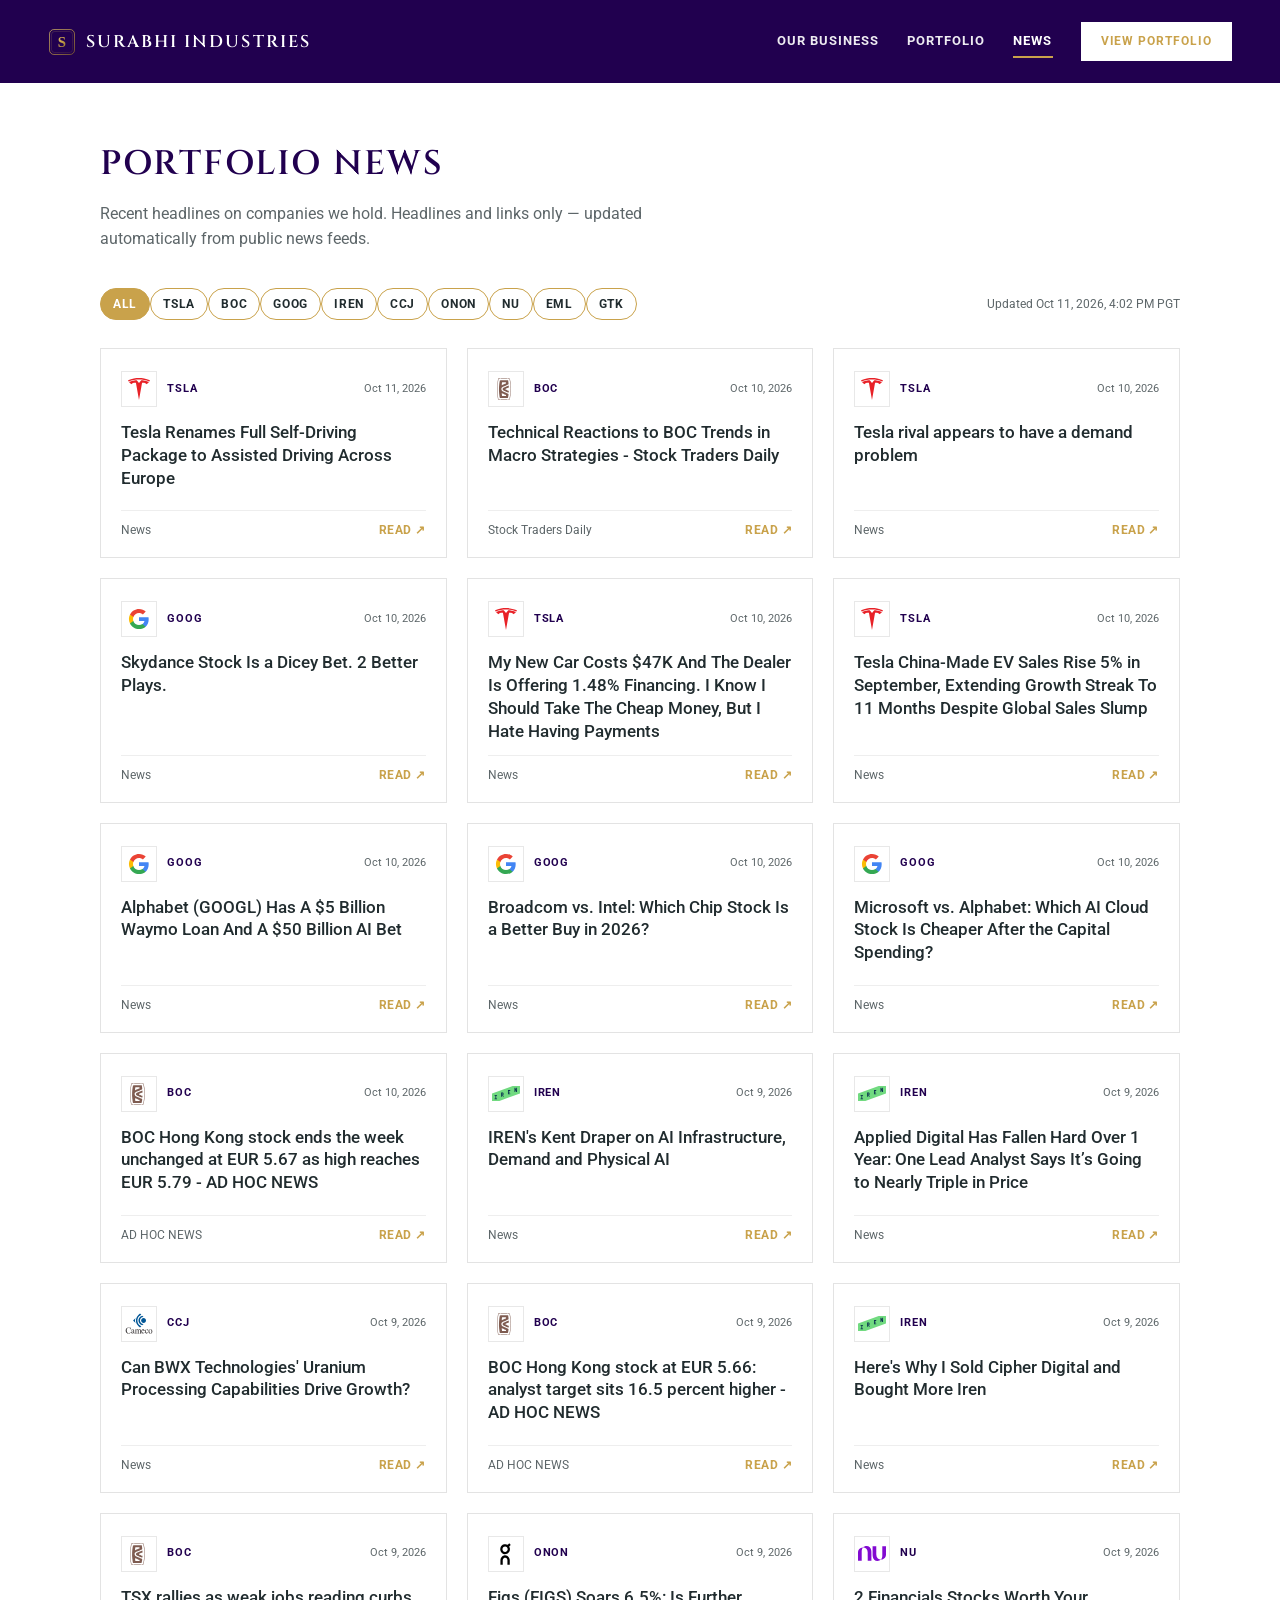
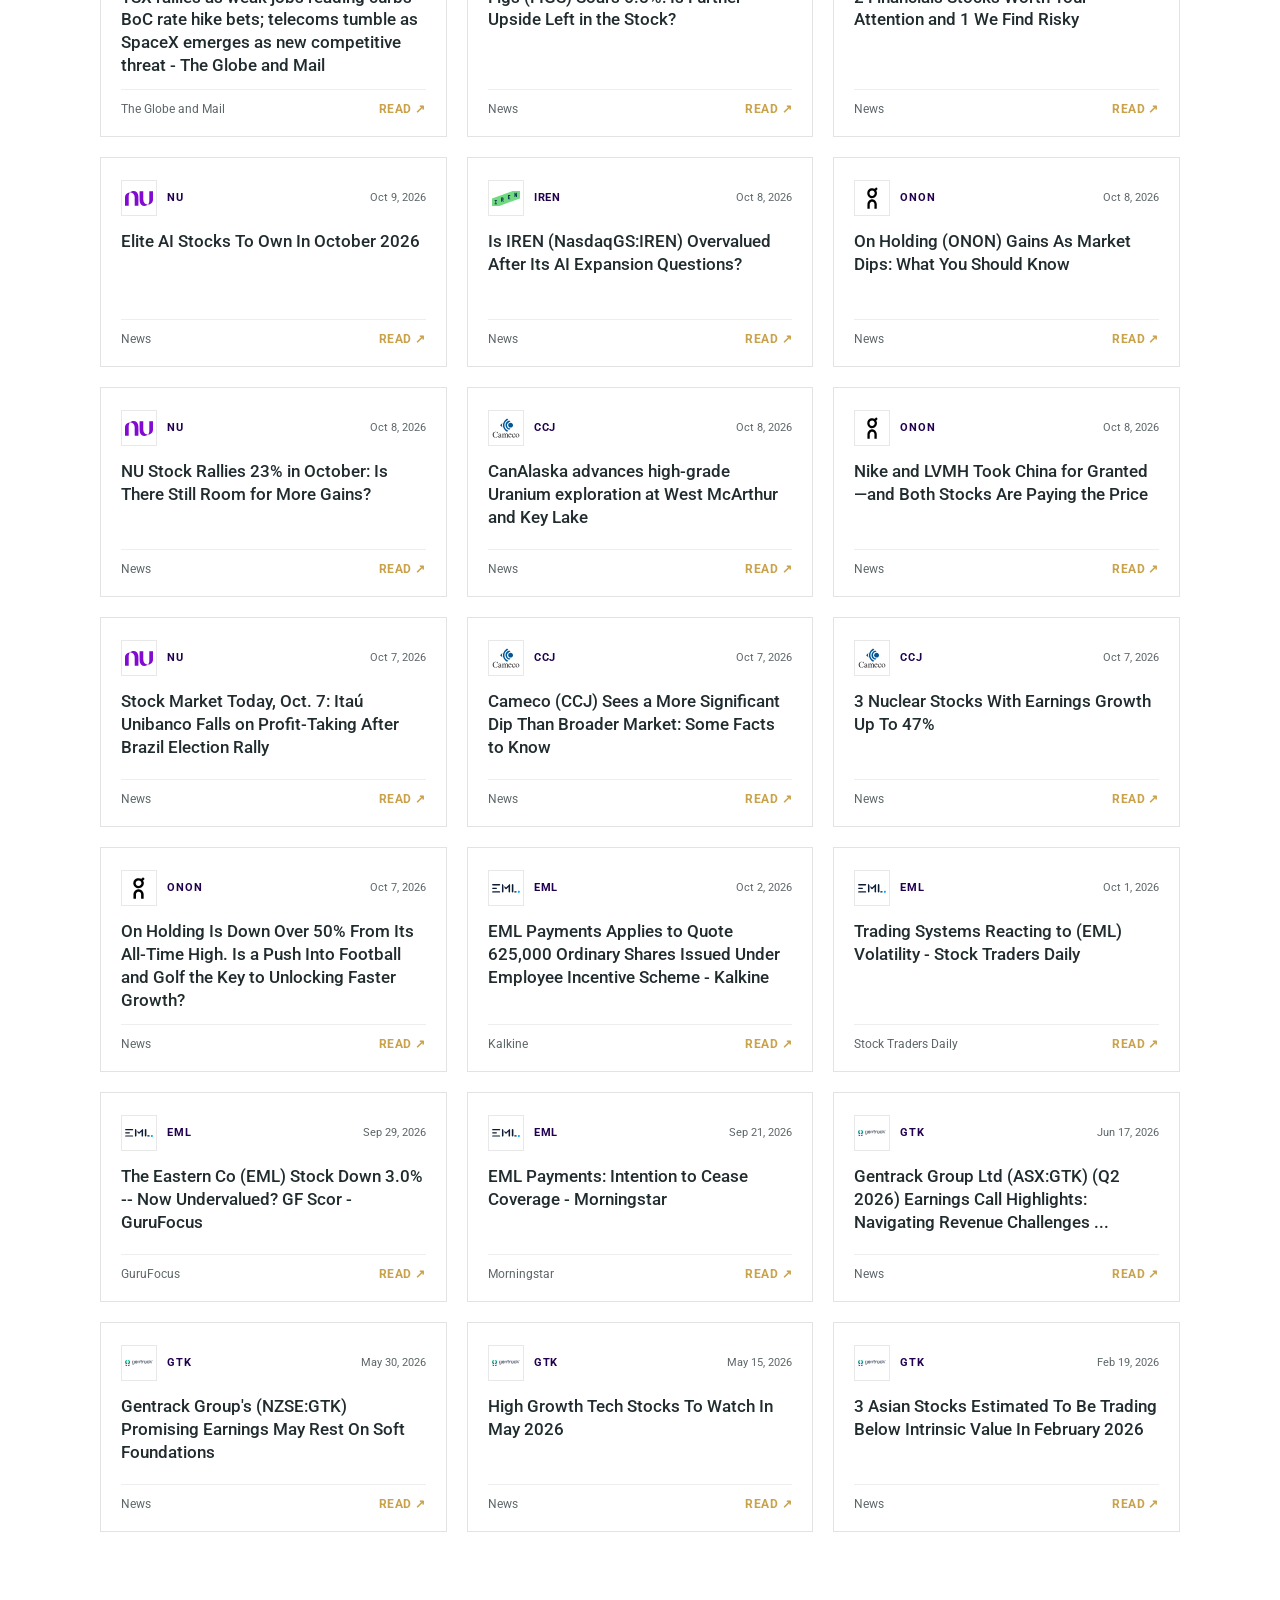
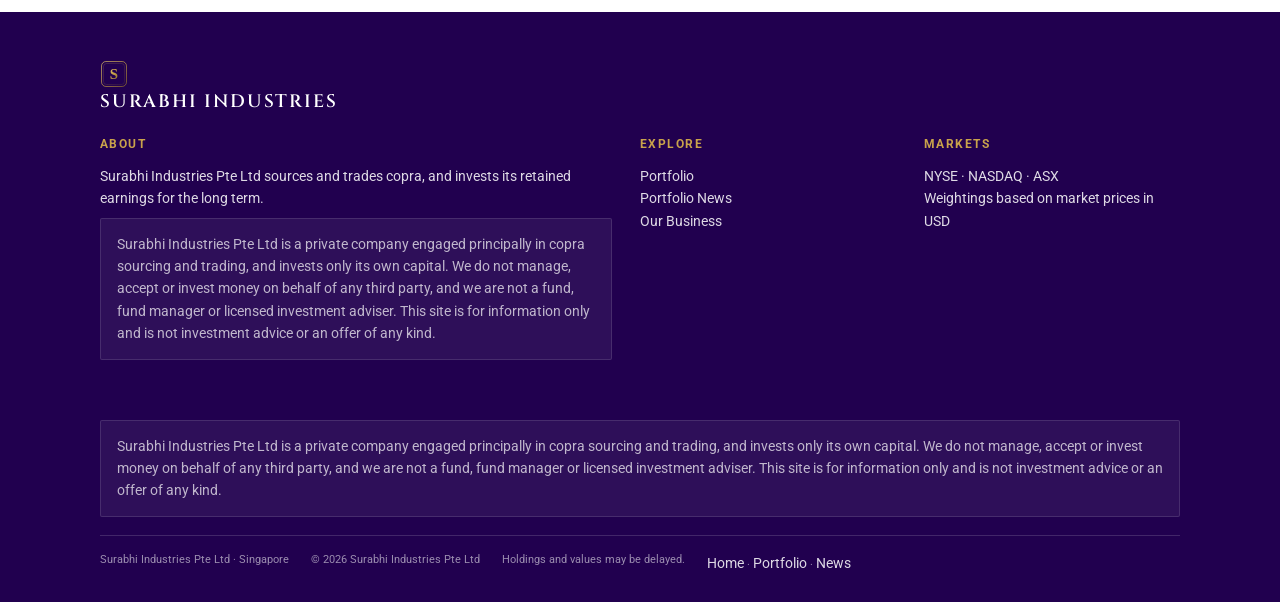
==== news.html @ db5e804e "Surabhi Industries site" ====
<!doctype html>
<html lang="en">
<head>
  <meta charset="utf-8" />
  <meta name="viewport" content="width=device-width, initial-scale=1, viewport-fit=cover" />
  <title>Surabhi Industries | Portfolio News</title>
  <meta name="description" content="Recent headlines on the companies held by Surabhi Industries Pte Ltd." />
  <meta name="theme-color" content="#21004f" />
  <meta property="og:title" content="Surabhi Industries | Portfolio News" />
  <meta property="og:description" content="Patient capital. Long-term conviction." />
  <link rel="apple-touch-icon" href="media/apple-touch-icon.png" />
  <link rel="icon" type="image/png" sizes="32x32" href="media/favicon.png" />
  <link rel="icon" href="media/emblem-s.svg" type="image/svg+xml" />
  <link rel="preconnect" href="https://fonts.googleapis.com" />
  <link rel="preconnect" href="https://fonts.gstatic.com" crossorigin />
  <link href="https://fonts.googleapis.com/css2?family=Cinzel:wght@600&amp;family=Roboto:ital,wght@0,400;0,500;0,700;1,400&amp;display=swap" rel="stylesheet" />
  <link rel="stylesheet" href="home.css?v=20261011-2" />
</head>
<body class="news-page">

<header class="home-header solid">
    <a class="brand" href="index.html"><img class="emblem" src="media/emblem-s.svg" alt="" width="28" height="28"><span>Surabhi Industries</span></a>
    <nav class="home-nav" aria-label="Primary">
      <a href="index.html#business">Our Business</a>
      <a href="portfolio.html">Portfolio</a>
      <a class="on" href="news.html" aria-current="page">News</a>
      <a class="btn-nav" href="portfolio.html">View Portfolio</a>
    </nav>
  </header>

  <main>
  <section class="section" id="insights">
    <div class="section-inner">
      <h1 class="page-title">Portfolio News</h1>
      <p class="lead">Recent headlines on companies we hold. Headlines and links only — updated automatically from public news feeds.</p>
      <div class="news-toolbar">
        <div id="news-filters" aria-label="Filter by company"></div>
        <span class="news-meta" id="news-updated"></span>
      </div>
      <div class="news-grid" id="news-grid">
        <p class="news-empty">Loading headlines…</p>
      </div>
    </div>
  </section>
  </main>

  <footer class="home-footer">
    <div class="home-footer-inner">
      <a class="brand" href="index.html"><img class="emblem" src="media/emblem-s.svg" alt="" width="26" height="26"><span>Surabhi Industries</span></a>
      <div class="home-footer-grid">
        <div>
          <h4>About</h4>
          <p>Surabhi Industries Pte Ltd sources and trades copra, and invests its retained earnings for the long term.</p>
          <p class="legal-disclosure">Surabhi Industries Pte Ltd is a private company engaged principally in copra sourcing and trading, and invests only its own capital. We do not manage, accept or invest money on behalf of any third party, and we are not a fund, fund manager or licensed investment adviser. This site is for information only and is not investment advice or an offer of any kind.</p>
        </div>
        <div>
          <h4>Explore</h4>
          <p><a href="portfolio.html">Portfolio</a></p>
          <p><a href="news.html">Portfolio News</a></p>
          <p><a href="index.html#business">Our Business</a></p>
        </div>
        <div>
          <h4>Markets</h4>
          <p>NYSE · NASDAQ · ASX</p>
          <p>Weightings based on market prices in USD</p>
        </div>
      </div>
      <p class="legal-disclosure foot-disclosure">Surabhi Industries Pte Ltd is a private company engaged principally in copra sourcing and trading, and invests only its own capital. We do not manage, accept or invest money on behalf of any third party, and we are not a fund, fund manager or licensed investment adviser. This site is for information only and is not investment advice or an offer of any kind.</p>
      <div class="home-foot-bar">
        <span>Surabhi Industries Pte Ltd · Singapore</span>
        <span>© 2026 Surabhi Industries Pte Ltd</span>
        <span>Holdings and values may be delayed.</span>
        <span><a href="index.html">Home</a> · <a href="portfolio.html">Portfolio</a> · <a href="news.html">News</a></span>
      </div>
    </div>
  </footer>

  <script src="home.js?v=20261011-2"></script>
</body>
</html>
---- home.css ----
/* Surabhi Industries — home (Temasek-inspired full-bleed video hero). */
:root{
  --ink:#212c2f; --muted:#5d6669; --purple:#21004f; --purple2:#3d1a6e;
  --teal:#C9A24B; --teal-b:#C9A24B; --gold:#C9A24B; --gold-h:#B08A3A; --line:#e3e3e3; --grey:#f5f4f7;
  --font:Roboto, Helvetica, Arial, sans-serif;
  --serif:Cinzel, "Times New Roman", serif;
}
*{box-sizing:border-box;margin:0;padding:0}
html{scroll-behavior:smooth;-webkit-text-size-adjust:100%}
body{font-family:var(--font);color:var(--ink);background:#fff;font-size:16px;line-height:1.5;-webkit-font-smoothing:antialiased}
a{color:inherit;text-decoration:none}
img{display:block;max-width:100%}
video{display:block}

/* —— floating header over hero —— */
.home-header{
  position:absolute;top:0;left:0;right:0;z-index:30;
  display:flex;align-items:center;justify-content:space-between;
  padding:22px 48px;color:#fff;
  background:linear-gradient(180deg, rgba(0,0,0,.35) 0%, rgba(0,0,0,0) 100%);
}
.home-header .brand{
  font-family:var(--serif);font-weight:600;font-size:17px;letter-spacing:.12em;
  color:#fff;text-transform:uppercase;display:inline-flex;align-items:center;gap:10px;
}
.home-header .brand .emblem,.home-footer .brand .emblem{width:28px;height:28px;flex:0 0 auto}
.home-footer .brand{display:inline-flex;align-items:center;gap:10px}
.home-nav{display:flex;align-items:center;gap:28px}
.home-nav a{
  font-size:13px;font-weight:700;letter-spacing:.08em;text-transform:uppercase;
  color:rgba(255,255,255,.92);border-bottom:2px solid transparent;padding:6px 0;
}
.home-nav a:hover,.home-nav a.on{border-bottom-color:var(--teal);color:#fff}
.home-nav a.btn-nav{
  font-size:12px;font-weight:700;letter-spacing:.08em;text-transform:uppercase;
  background:#fff;color:var(--gold);padding:11px 18px;border:2px solid #fff;
  border-bottom:2px solid #fff;white-space:nowrap;line-height:1.1;
}
.home-nav a.btn-nav:hover{
  background:var(--gold-h);border-color:var(--gold-h);color:#fff;border-bottom-color:var(--gold-h);
}

/* —— full-viewport video hero —— */
.hero{
  position:relative;min-height:100vh;min-height:100dvh;
  display:flex;align-items:flex-end;justify-content:flex-start;
  color:#fff;padding:0;overflow:hidden;background:#0a0a0a;
}
.hero-media{
  position:absolute;inset:0;z-index:0;
  background:#21004f center/cover no-repeat;
}
.hero-media video{
  width:100%;height:100%;object-fit:cover;
}
.hero-overlay{
  position:absolute;inset:0;z-index:1;pointer-events:none;
  /* Natural colours: no purple/blue tint — subtle black wash for text only */
  background:
    linear-gradient(180deg, rgba(0,0,0,.12) 0%, rgba(0,0,0,.08) 40%, rgba(0,0,0,.38) 100%),
    linear-gradient(105deg, rgba(0,0,0,.32) 0%, rgba(0,0,0,.12) 42%, transparent 68%);
}

.hero-inner{
  position:relative;z-index:2;max-width:920px;
  padding:0 48px 96px;text-align:left;
}
.hero-kicker{
  font-size:12px;font-weight:700;letter-spacing:.22em;text-transform:uppercase;
  color:var(--teal);margin-bottom:16px;
}
.hero h1{
  font-family:var(--serif);font-weight:600;font-size:clamp(34px,5.5vw,58px);
  line-height:1.12;letter-spacing:.04em;margin-bottom:16px;
}
.hero-tag{
  font-size:clamp(17px,2.2vw,24px);font-weight:400;font-style:italic;
  color:rgba(255,255,255,.92);margin-bottom:28px;line-height:1.35;max-width:28ch;
}
.btn-hero{
  display:inline-block;background:#fff;color:var(--gold);
  font-size:13px;font-weight:700;letter-spacing:.1em;text-transform:uppercase;
  padding:14px 28px;border:2px solid #fff;transition:background .2s,color .2s;
}
.btn-hero:hover{background:transparent;color:#fff}
.hero-scroll{
  position:absolute;z-index:2;left:50%;bottom:28px;transform:translateX(-50%);
  display:flex;flex-direction:column;align-items:center;gap:8px;
  color:rgba(255,255,255,.75);font-size:11px;font-weight:700;letter-spacing:.16em;text-transform:uppercase;
}
.hero-scroll span.chev{
  width:22px;height:22px;border-right:2px solid rgba(255,255,255,.7);border-bottom:2px solid rgba(255,255,255,.7);
  transform:rotate(45deg);animation:bob 1.6s ease-in-out infinite;
}
@keyframes bob{0%,100%{transform:rotate(45deg) translateY(0)}50%{transform:rotate(45deg) translateY(6px)}}
@media (prefers-reduced-motion:reduce){
  .hero-scroll span.chev{animation:none}
  .hero-media video{display:none}
}

/* —— sections —— */
.section{padding:80px 24px}
.section-inner{max-width:1080px;margin:0 auto}
.section h2{
  font-family:var(--serif);font-weight:600;font-size:28px;letter-spacing:.06em;
  text-transform:uppercase;color:var(--purple);margin-bottom:12px;
}
.section .lead{color:var(--muted);max-width:62ch;margin-bottom:36px;font-size:16px;line-height:1.55}
.section.alt{background:var(--grey)}

.cards-3{display:grid;grid-template-columns:repeat(3,1fr);gap:22px}
.card{
  background:#fff;border:1px solid var(--line);padding:28px 24px;min-height:160px;
}
.card h3{
  font-size:13px;font-weight:700;letter-spacing:.1em;text-transform:uppercase;
  color:var(--teal-b);margin-bottom:10px;
}
.card p{font-size:15px;line-height:1.55;color:var(--ink)}

.pillars{display:flex;flex-wrap:wrap;gap:10px;margin-top:8px}
.pill{
  font-size:13px;font-weight:700;letter-spacing:.04em;text-transform:uppercase;
  border:1px solid var(--teal-b);color:var(--ink);padding:8px 14px;border-radius:20px;background:#fff;
}

/* —— news / insights —— */
.news-toolbar{display:flex;flex-wrap:wrap;gap:8px;margin-bottom:28px;align-items:center}
.news-toolbar button{
  font-family:inherit;font-size:12px;font-weight:700;letter-spacing:.06em;text-transform:uppercase;
  padding:8px 12px;border-radius:20px;border:1px solid var(--teal-b);background:#fff;color:var(--ink);cursor:pointer;
}
.news-toolbar button:hover{background:rgba(21,175,155,.1)}
.news-toolbar button.on{background:var(--teal);color:#fff;border-color:var(--teal)}
.news-meta{font-size:12px;color:var(--muted);margin-left:auto}
.news-grid{display:grid;grid-template-columns:repeat(3,1fr);gap:20px}
.news-card{
  display:flex;flex-direction:column;background:#fff;border:1px solid var(--line);
  padding:22px 20px 18px;min-height:210px;transition:border-color .15s, box-shadow .15s;
}
.news-card:hover{border-color:var(--teal);box-shadow:0 8px 24px rgba(33,0,79,.06)}
.news-card .top{display:flex;align-items:center;gap:10px;margin-bottom:14px}
.news-card .logo-box{
  width:36px;height:36px;border:1px solid #e8e8e8;display:grid;place-items:center;background:#fff;flex:0 0 auto;
}
.news-card .logo-box img{max-width:28px;max-height:22px;object-fit:contain}
.news-card .tag{
  font-size:11px;font-weight:700;letter-spacing:.08em;text-transform:uppercase;color:var(--purple);
}
.news-card .date{font-size:11px;color:var(--muted);margin-left:auto;white-space:nowrap}
.news-card h3{font-size:17px;line-height:1.35;font-weight:500;color:var(--ink);margin-bottom:12px;flex:1}
.news-card .foot{display:flex;align-items:center;justify-content:space-between;gap:10px;margin-top:auto;padding-top:10px;border-top:1px solid #eee}
.news-card .source{font-size:12px;color:var(--muted)}
.news-card .read{font-size:12px;font-weight:700;color:var(--gold);letter-spacing:.04em;text-transform:uppercase}
.news-empty{grid-column:1/-1;color:var(--muted);font-size:15px;padding:20px 0}

/* —— footer —— */
.home-footer{background:var(--purple);color:rgba(255,255,255,.85);padding:48px 24px 28px}
.home-footer-inner{max-width:1080px;margin:0 auto}
.home-footer .brand{
  font-family:var(--serif);font-weight:600;font-size:18px;letter-spacing:.1em;
  text-transform:uppercase;color:#fff;margin-bottom:18px;display:inline-block;
}
.home-footer-grid{display:grid;grid-template-columns:2fr 1fr 1fr;gap:28px;margin-bottom:32px}
.home-footer h4{font-size:12px;font-weight:700;letter-spacing:.12em;text-transform:uppercase;color:var(--teal);margin-bottom:12px}
.home-footer p,.home-footer a{font-size:14px;line-height:1.6;color:rgba(255,255,255,.85)}
.home-footer a:hover{color:#fff}
.home-foot-bar{
  border-top:1px solid rgba(255,255,255,.15);padding-top:16px;
  display:flex;flex-wrap:wrap;gap:14px 22px;font-size:11px;color:rgba(255,255,255,.55);
}

/* —— news page (solid header, no hero) —— */
.home-header.solid{position:sticky;background:var(--purple)}
.news-page main .section{padding-top:56px}
.section .page-title{
  font-family:var(--serif);font-weight:600;font-size:clamp(26px,3.4vw,34px);letter-spacing:.06em;
  text-transform:uppercase;color:var(--purple);margin-bottom:12px;
}

/* —— home: Portfolio News link card —— */
.news-cta{
  display:flex;align-items:center;justify-content:space-between;gap:24px;
  background:#fff;border:1px solid var(--line);border-left:3px solid var(--gold);padding:28px 32px;
  transition:border-color .2s,box-shadow .2s;
}
.news-cta:hover{border-color:var(--gold);box-shadow:0 8px 24px rgba(33,0,79,.06)}
.news-cta-text{display:flex;flex-direction:column;gap:6px}
.news-cta-kicker{
  font-family:var(--serif);font-weight:600;font-size:22px;letter-spacing:.06em;
  text-transform:uppercase;color:var(--purple);
}
.news-cta-title{font-size:15px;color:var(--muted)}
.news-cta-go{
  font-size:12px;font-weight:700;letter-spacing:.08em;text-transform:uppercase;color:var(--gold);
  white-space:nowrap;border:2px solid var(--gold);padding:11px 18px;
}
.news-cta:hover .news-cta-go{background:var(--gold-h);border-color:var(--gold-h);color:#fff}

@media (max-width:900px){
  .home-header{padding:16px 18px}
  .home-nav{gap:16px}
  .news-cta{flex-direction:column;align-items:flex-start;padding:24px 20px;gap:16px}
  .home-header .brand{font-size:13px;letter-spacing:.06em;max-width:52vw}
  .home-nav a.btn-nav{display:none}
  .hero-inner{padding:0 18px 88px}
  .hero-scroll{display:none}
  .cards-3,.news-grid{grid-template-columns:1fr}
  .home-footer-grid{grid-template-columns:1fr;gap:22px}
  .news-meta{margin-left:0;width:100%}
  .section{padding:56px 18px}
}


/* —— hero: overview line + two CTAs —— */
.hero-line{
  font-size:clamp(15px,1.5vw,17px);line-height:1.6;color:rgba(255,255,255,.88);
  max-width:46ch;margin:-12px 0 28px;
}
.hero-ctas{display:flex;flex-wrap:wrap;gap:12px}
.btn-hero.btn-hero-ghost{background:transparent;color:#fff;border-color:rgba(255,255,255,.85)}
.btn-hero.btn-hero-ghost:hover{background:#fff;color:var(--gold)}

/* —— Our Business —— */
.biz{scroll-margin-top:0}
.biz-band{position:relative;height:clamp(300px,42vw,520px);overflow:hidden;background:#1d2a17}
.biz-band picture,.biz-band img{display:block;width:100%;height:100%}
.biz-band img{object-fit:cover;object-position:center}
.biz-band-overlay{position:absolute;inset:0;background:linear-gradient(180deg,rgba(0,0,0,.05) 0%,rgba(0,0,0,.18) 45%,rgba(0,0,0,.55) 100%)}
.biz-band-inner{position:absolute;left:0;right:0;bottom:0;max-width:1080px;margin:0 auto;padding:0 24px 44px;color:#fff}
.biz-kicker{font-size:12px;font-weight:700;letter-spacing:.22em;text-transform:uppercase;color:var(--gold);margin-bottom:12px}
.biz-band h2{
  font-family:var(--serif);font-weight:600;font-size:clamp(28px,4vw,44px);letter-spacing:.04em;line-height:1.15;color:#fff;
}
.biz-intro{display:grid;grid-template-columns:1.25fr 1fr;gap:48px;align-items:center;margin-bottom:48px}
.biz-intro-text p{font-size:16px;line-height:1.7;color:var(--muted);margin-bottom:16px;max-width:56ch}
.biz-intro-text p.biz-lead{font-size:clamp(18px,1.8vw,21px);line-height:1.55;color:var(--ink)}
.biz-photo{margin:0;border-bottom:3px solid var(--gold)}
.biz-photo picture,.biz-photo img{display:block;width:100%;height:auto}
.biz-photo img{aspect-ratio:4/5;object-fit:cover}
.cards-4{display:grid;grid-template-columns:repeat(4,1fr);gap:20px}
.biz-close{margin-top:36px;font-style:italic;color:var(--muted);font-size:16px;max-width:62ch}
.inv-cta{margin-top:32px}
.btn-gold{
  display:inline-block;background:var(--gold);color:#fff;border:2px solid var(--gold);
  font-size:13px;font-weight:700;letter-spacing:.1em;text-transform:uppercase;padding:13px 26px;
  transition:background .2s,border-color .2s;
}
.btn-gold:hover{background:var(--gold-h);border-color:var(--gold-h)}
@media (max-width:1000px){ .cards-4{grid-template-columns:repeat(2,1fr)} }
@media (max-width:900px){
  .biz-intro{grid-template-columns:1fr;gap:28px;margin-bottom:32px}
  .biz-band-inner{padding:0 18px 32px}
  .hero-inner{padding-bottom:72px}
}
@media (max-width:600px){
  .cards-4{grid-template-columns:1fr}
  .home-header{flex-wrap:wrap;row-gap:10px}
  .home-nav{width:100%;gap:20px}
  .home-nav a{font-size:12px}
  .hero-line{margin-top:-8px}
}

/* Legal disclosure — clear, small, readable */
.legal-disclosure{
  font-size:12.5px;line-height:1.5;color:var(--muted,#5d6669);
  max-width:72ch;margin:18px 0 28px;padding:14px 16px;
  background:#f7f5f1;border:1px solid #e8e2d6;border-radius:2px;
}
.foot-disclosure{margin:0 0 18px;max-width:none}
.home-footer .legal-disclosure,.home-footer .foot-disclosure{
  color:rgba(255,255,255,.7);background:rgba(255,255,255,.06);
  border-color:rgba(255,255,255,.12);margin-top:8px;
}
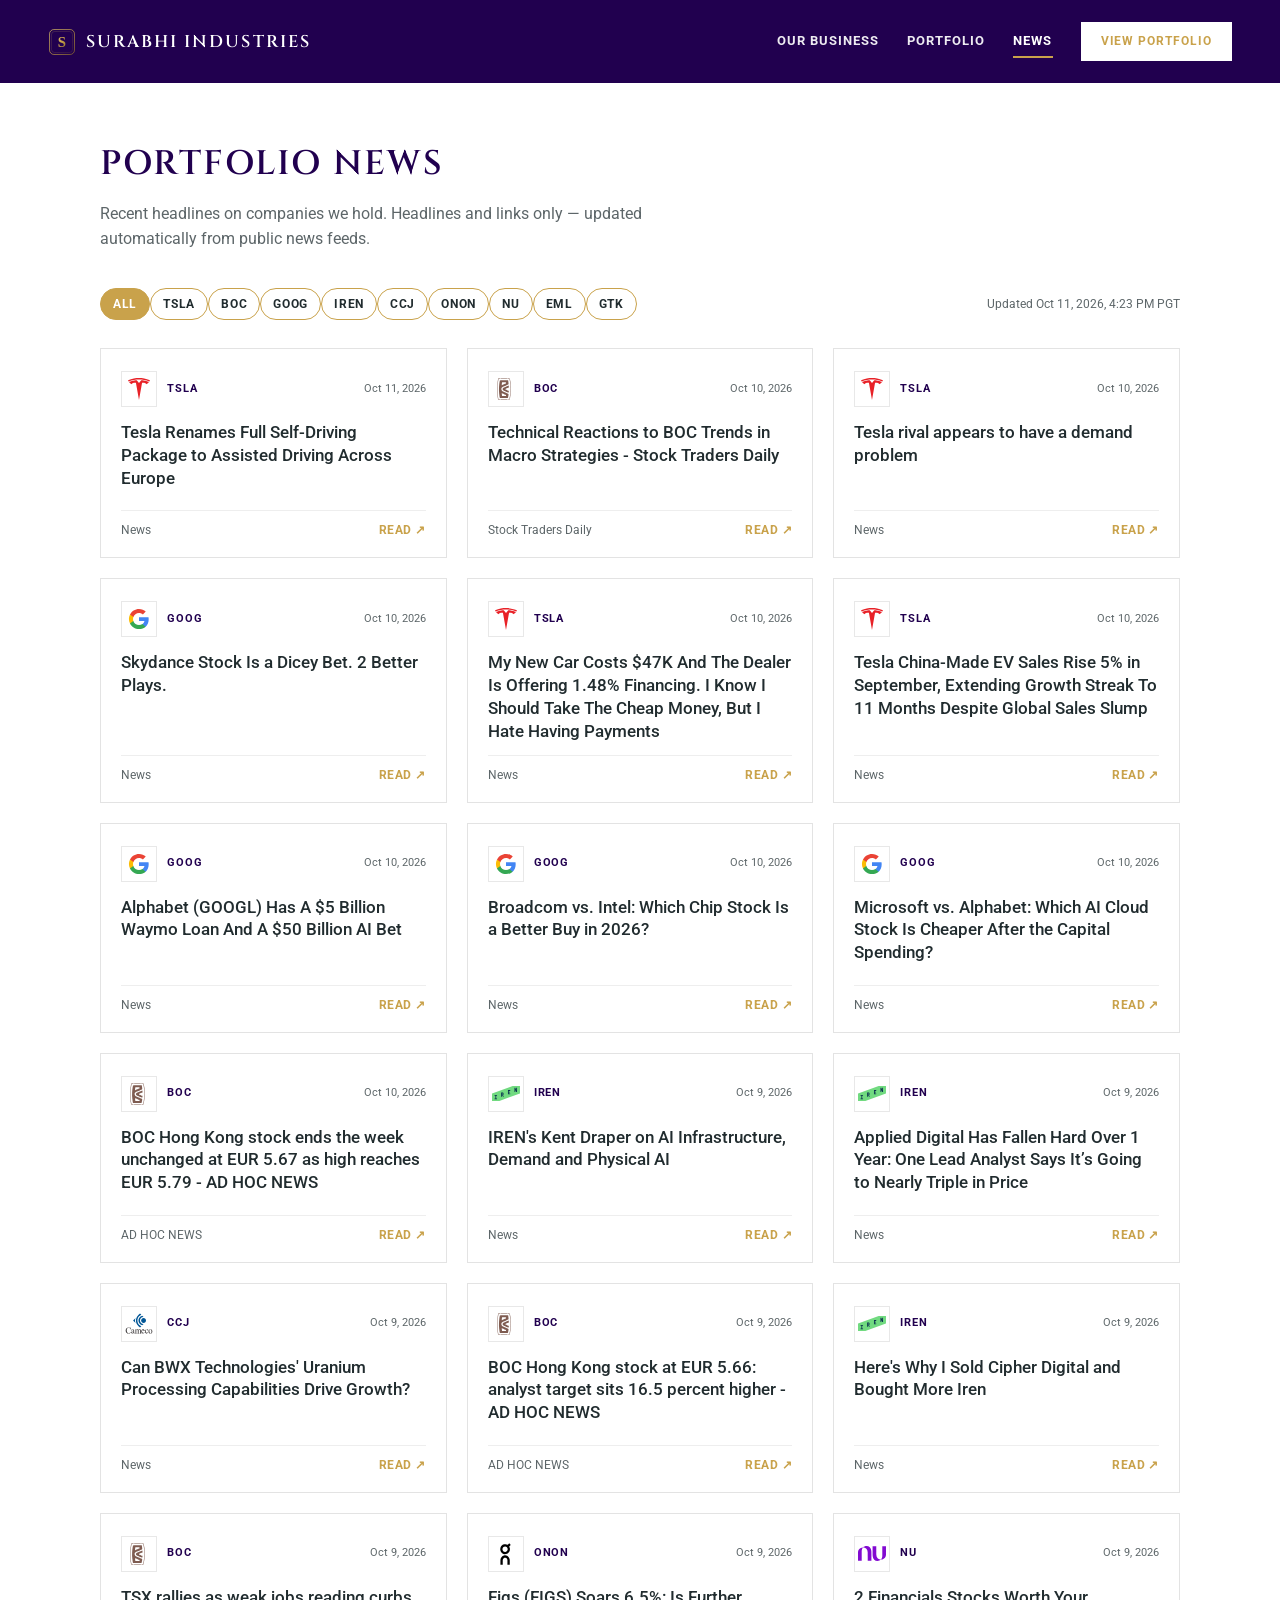
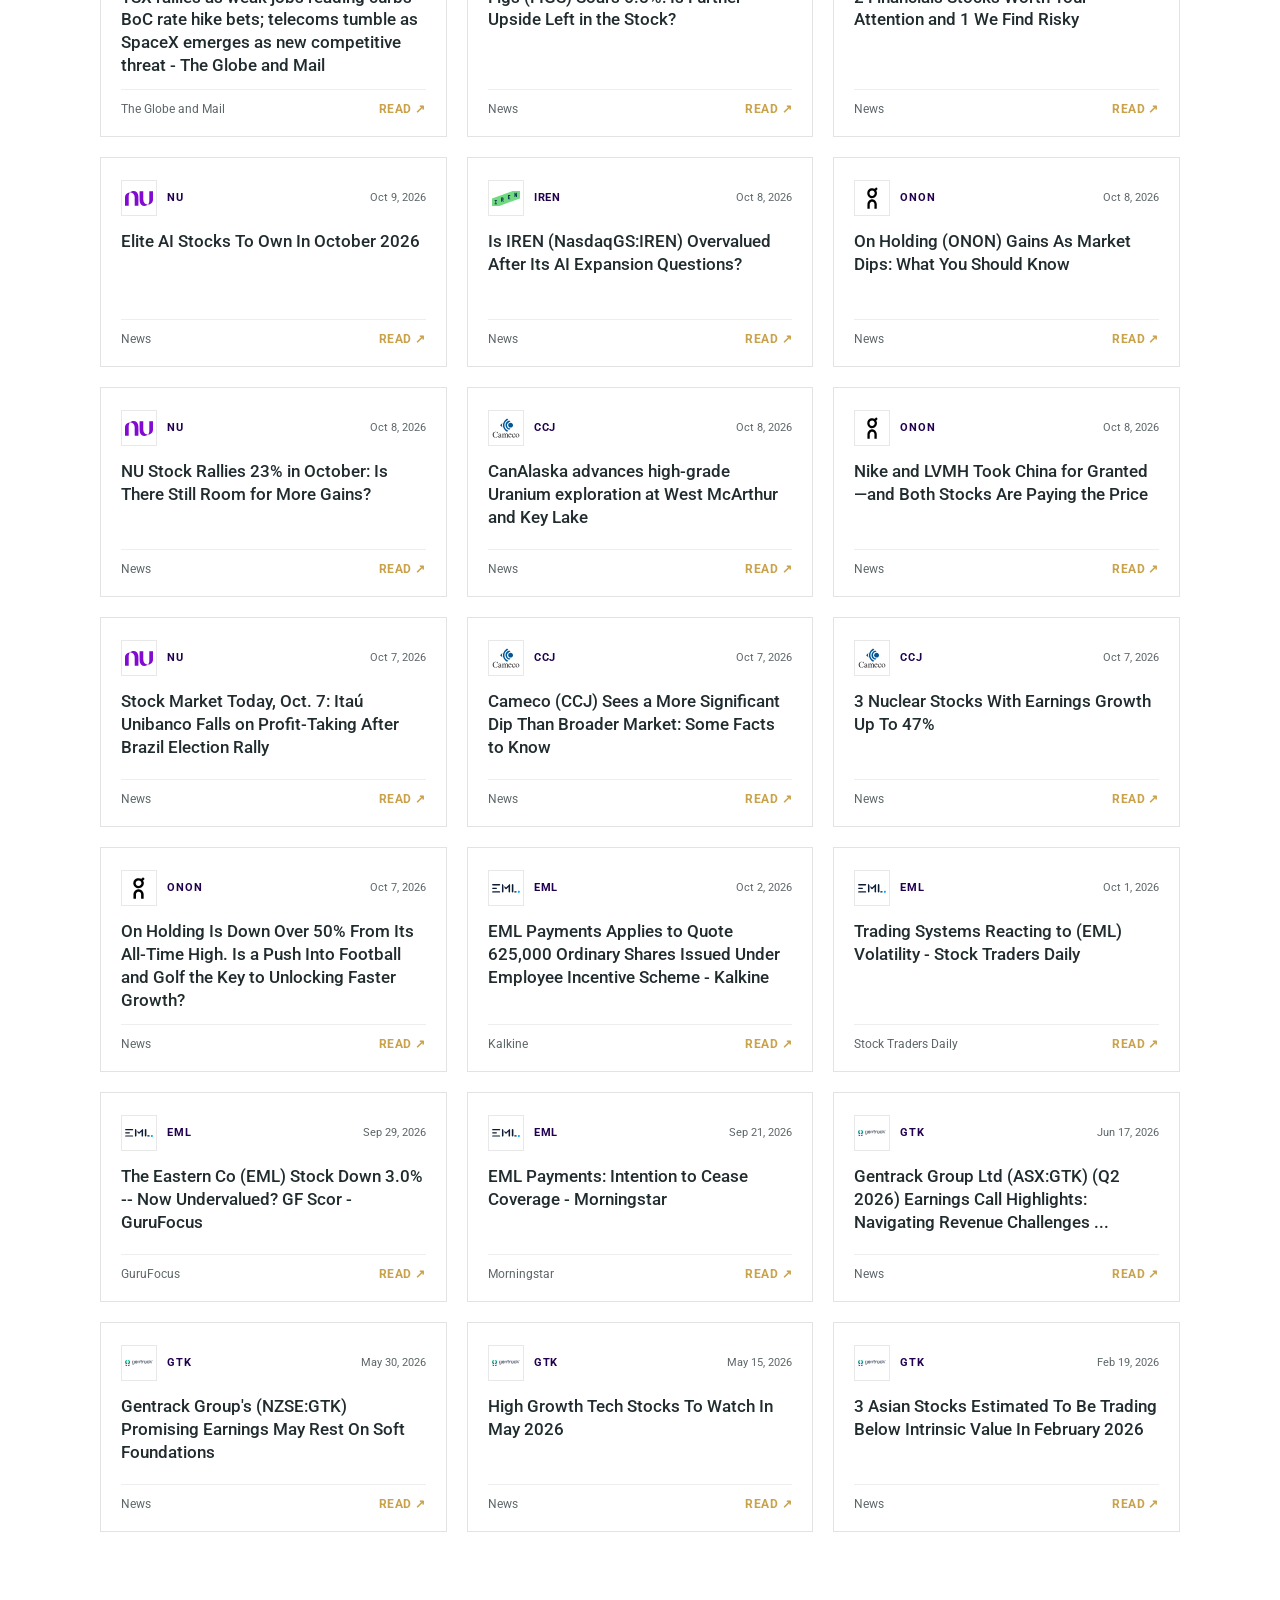
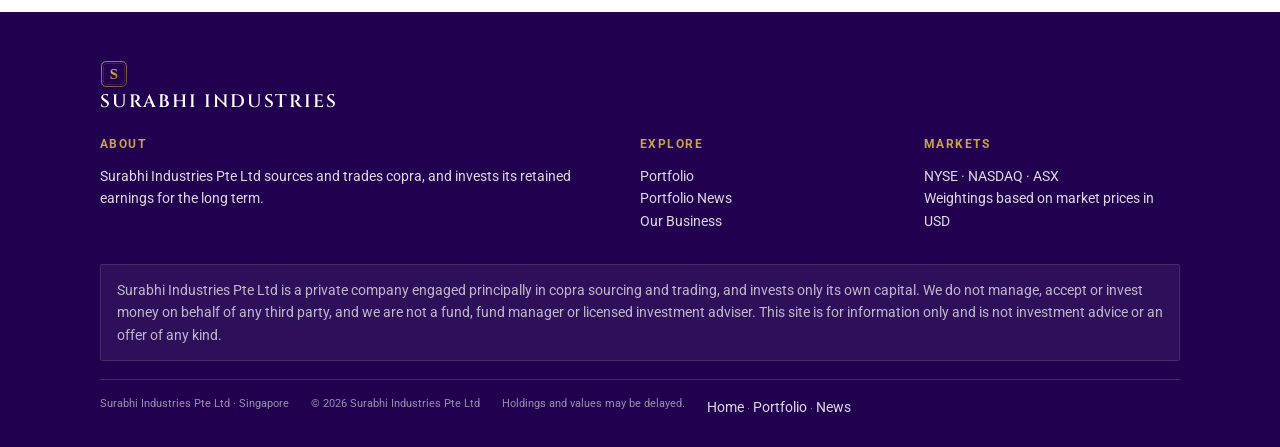
==== commit 08dfef24: "Hero: translucent blurred text panel for readability; footer: single disclosure (moved home copy int" ====
--- a/news.html
+++ b/news.html
@@ -14,7 +14,7 @@
   <link rel="preconnect" href="https://fonts.googleapis.com" />
   <link rel="preconnect" href="https://fonts.gstatic.com" crossorigin />
   <link href="https://fonts.googleapis.com/css2?family=Cinzel:wght@600&amp;family=Roboto:ital,wght@0,400;0,500;0,700;1,400&amp;display=swap" rel="stylesheet" />
-  <link rel="stylesheet" href="home.css?v=20261011-2" />
+  <link rel="stylesheet" href="home.css?v=20261011-3" />
 </head>
 <body class="news-page">
 
@@ -51,7 +51,6 @@
         <div>
           <h4>About</h4>
           <p>Surabhi Industries Pte Ltd sources and trades copra, and invests its retained earnings for the long term.</p>
-          <p class="legal-disclosure">Surabhi Industries Pte Ltd is a private company engaged principally in copra sourcing and trading, and invests only its own capital. We do not manage, accept or invest money on behalf of any third party, and we are not a fund, fund manager or licensed investment adviser. This site is for information only and is not investment advice or an offer of any kind.</p>
         </div>
         <div>
           <h4>Explore</h4>
--- a/home.css
+++ b/home.css
@@ -261,6 +261,32 @@
   .hero-line{margin-top:-8px}
 }
 
+/* —— hero text panel: translucent, blurred, readable on bright frames —— */
+.hero-panel{
+  position:relative;max-width:640px;padding:34px 38px 36px;
+  background:rgba(10,12,14,.5);
+  -webkit-backdrop-filter:blur(6px) saturate(115%);backdrop-filter:blur(6px) saturate(115%);
+  border-radius:3px;border-top:1px solid rgba(201,162,75,.85);
+  box-shadow:0 18px 48px rgba(0,0,0,.18);
+}
+.hero-panel .hero-kicker,.hero-panel h1,.hero-panel .hero-tag,.hero-panel .hero-line{text-shadow:0 1px 3px rgba(0,0,0,.45)}
+.hero-panel .hero-tag{max-width:none}
+.hero-panel .hero-line{margin:-12px 0 26px}
+@supports not ((backdrop-filter:blur(1px)) or (-webkit-backdrop-filter:blur(1px))){
+  .hero-panel{background:rgba(10,12,14,.62)}
+}
+@media (max-width:900px){
+  .hero-inner{padding:0 14px 64px}
+  .hero-panel{padding:22px 20px 24px}
+  .hero-panel h1{margin-bottom:12px}
+  .hero-panel .hero-tag{margin-bottom:20px}
+  .hero-panel .hero-line{font-size:15px;line-height:1.55;margin:-8px 0 20px}
+}
+@media (max-width:600px){
+  .hero-panel .btn-hero{padding:12px 20px;font-size:12px}
+  .hero-panel .hero-kicker{font-size:11px;letter-spacing:.18em;margin-bottom:12px}
+}
+
 /* Legal disclosure — clear, small, readable */
 .legal-disclosure{
   font-size:12.5px;line-height:1.5;color:var(--muted,#5d6669);
@@ -272,3 +298,4 @@
   color:rgba(255,255,255,.7);background:rgba(255,255,255,.06);
   border-color:rgba(255,255,255,.12);margin-top:8px;
 }
+.inv-disclosure{margin:28px 0 0}
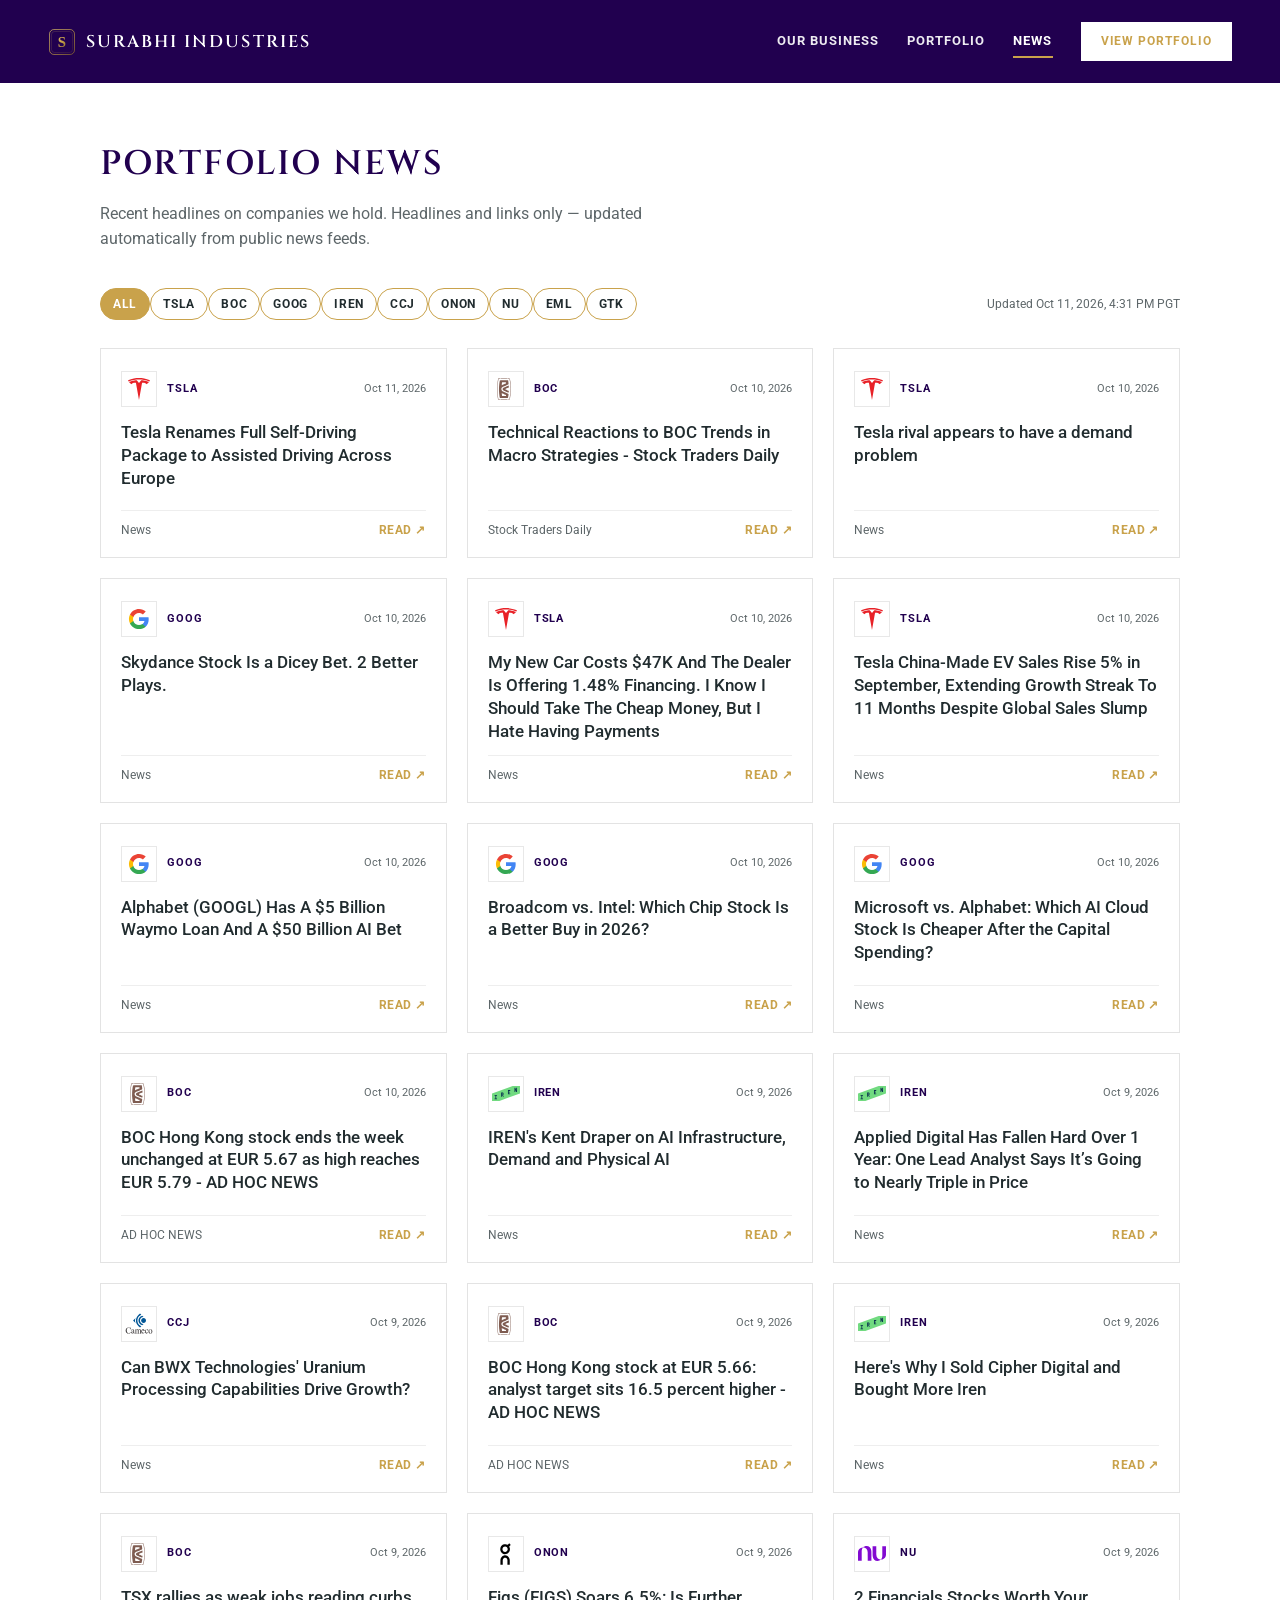
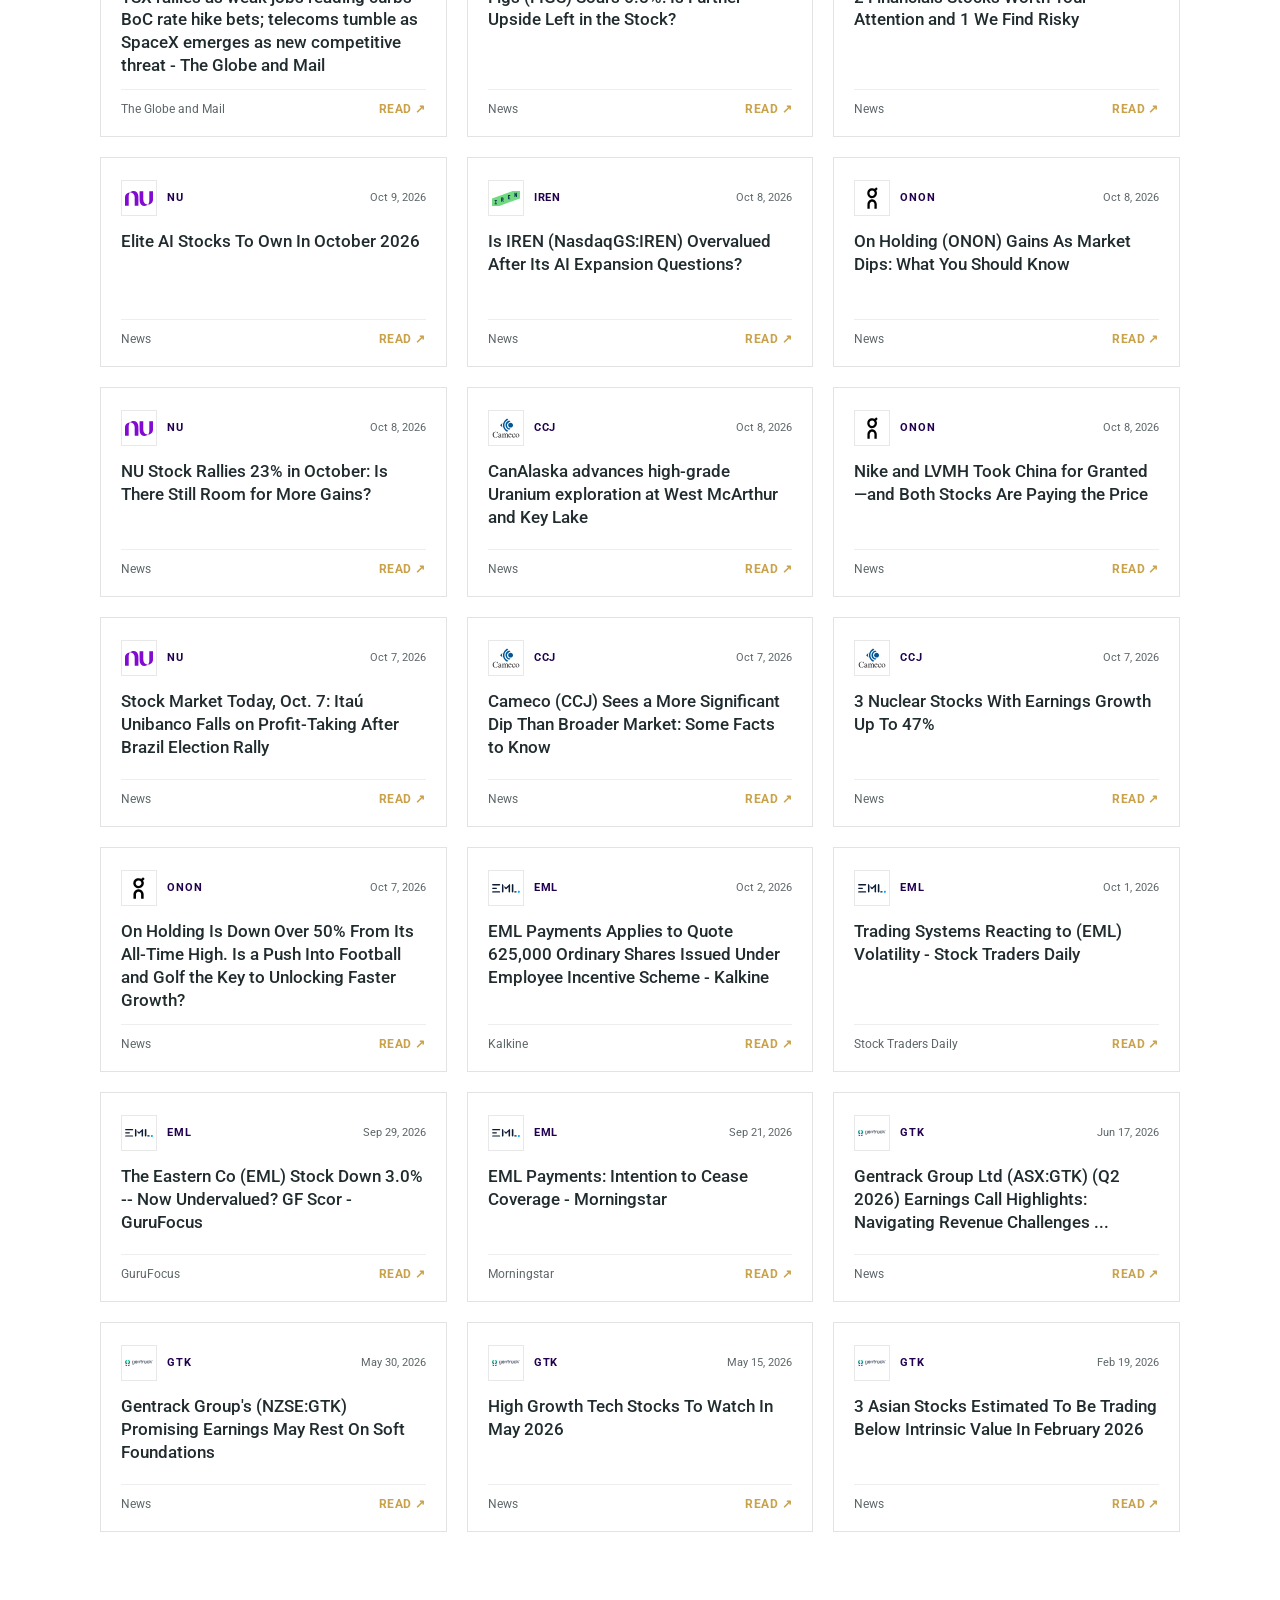
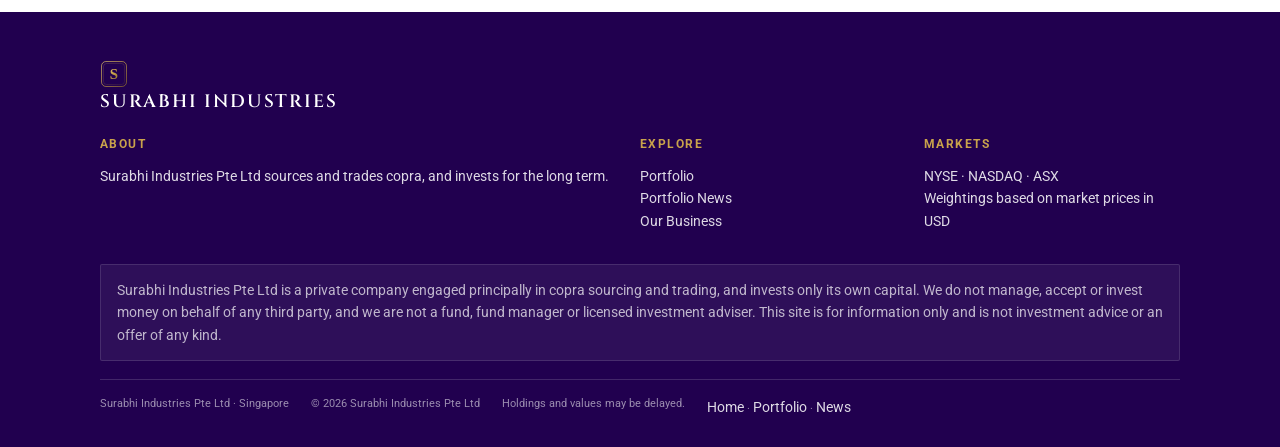
==== commit 770f6d18: "Hero: remove eyebrow line; copy: 'invests for the long term' (no 'retained earnings')" ====
--- a/news.html
+++ b/news.html
@@ -14,7 +14,7 @@
   <link rel="preconnect" href="https://fonts.googleapis.com" />
   <link rel="preconnect" href="https://fonts.gstatic.com" crossorigin />
   <link href="https://fonts.googleapis.com/css2?family=Cinzel:wght@600&amp;family=Roboto:ital,wght@0,400;0,500;0,700;1,400&amp;display=swap" rel="stylesheet" />
-  <link rel="stylesheet" href="home.css?v=20261011-3" />
+  <link rel="stylesheet" href="home.css?v=20261011-4" />
 </head>
 <body class="news-page">
 
@@ -50,7 +50,7 @@
       <div class="home-footer-grid">
         <div>
           <h4>About</h4>
-          <p>Surabhi Industries Pte Ltd sources and trades copra, and invests its retained earnings for the long term.</p>
+          <p>Surabhi Industries Pte Ltd sources and trades copra, and invests for the long term.</p>
         </div>
         <div>
           <h4>Explore</h4>
--- a/home.css
+++ b/home.css
@@ -263,7 +263,7 @@
 
 /* —— hero text panel: translucent, blurred, readable on bright frames —— */
 .hero-panel{
-  position:relative;max-width:640px;padding:34px 38px 36px;
+  position:relative;max-width:640px;padding:32px 38px 36px;
   background:rgba(10,12,14,.5);
   -webkit-backdrop-filter:blur(6px) saturate(115%);backdrop-filter:blur(6px) saturate(115%);
   border-radius:3px;border-top:1px solid rgba(201,162,75,.85);
@@ -278,6 +278,7 @@
 @media (max-width:900px){
   .hero-inner{padding:0 14px 64px}
   .hero-panel{padding:22px 20px 24px}
+  .hero-panel h1{margin-top:2px}
   .hero-panel h1{margin-bottom:12px}
   .hero-panel .hero-tag{margin-bottom:20px}
   .hero-panel .hero-line{font-size:15px;line-height:1.55;margin:-8px 0 20px}
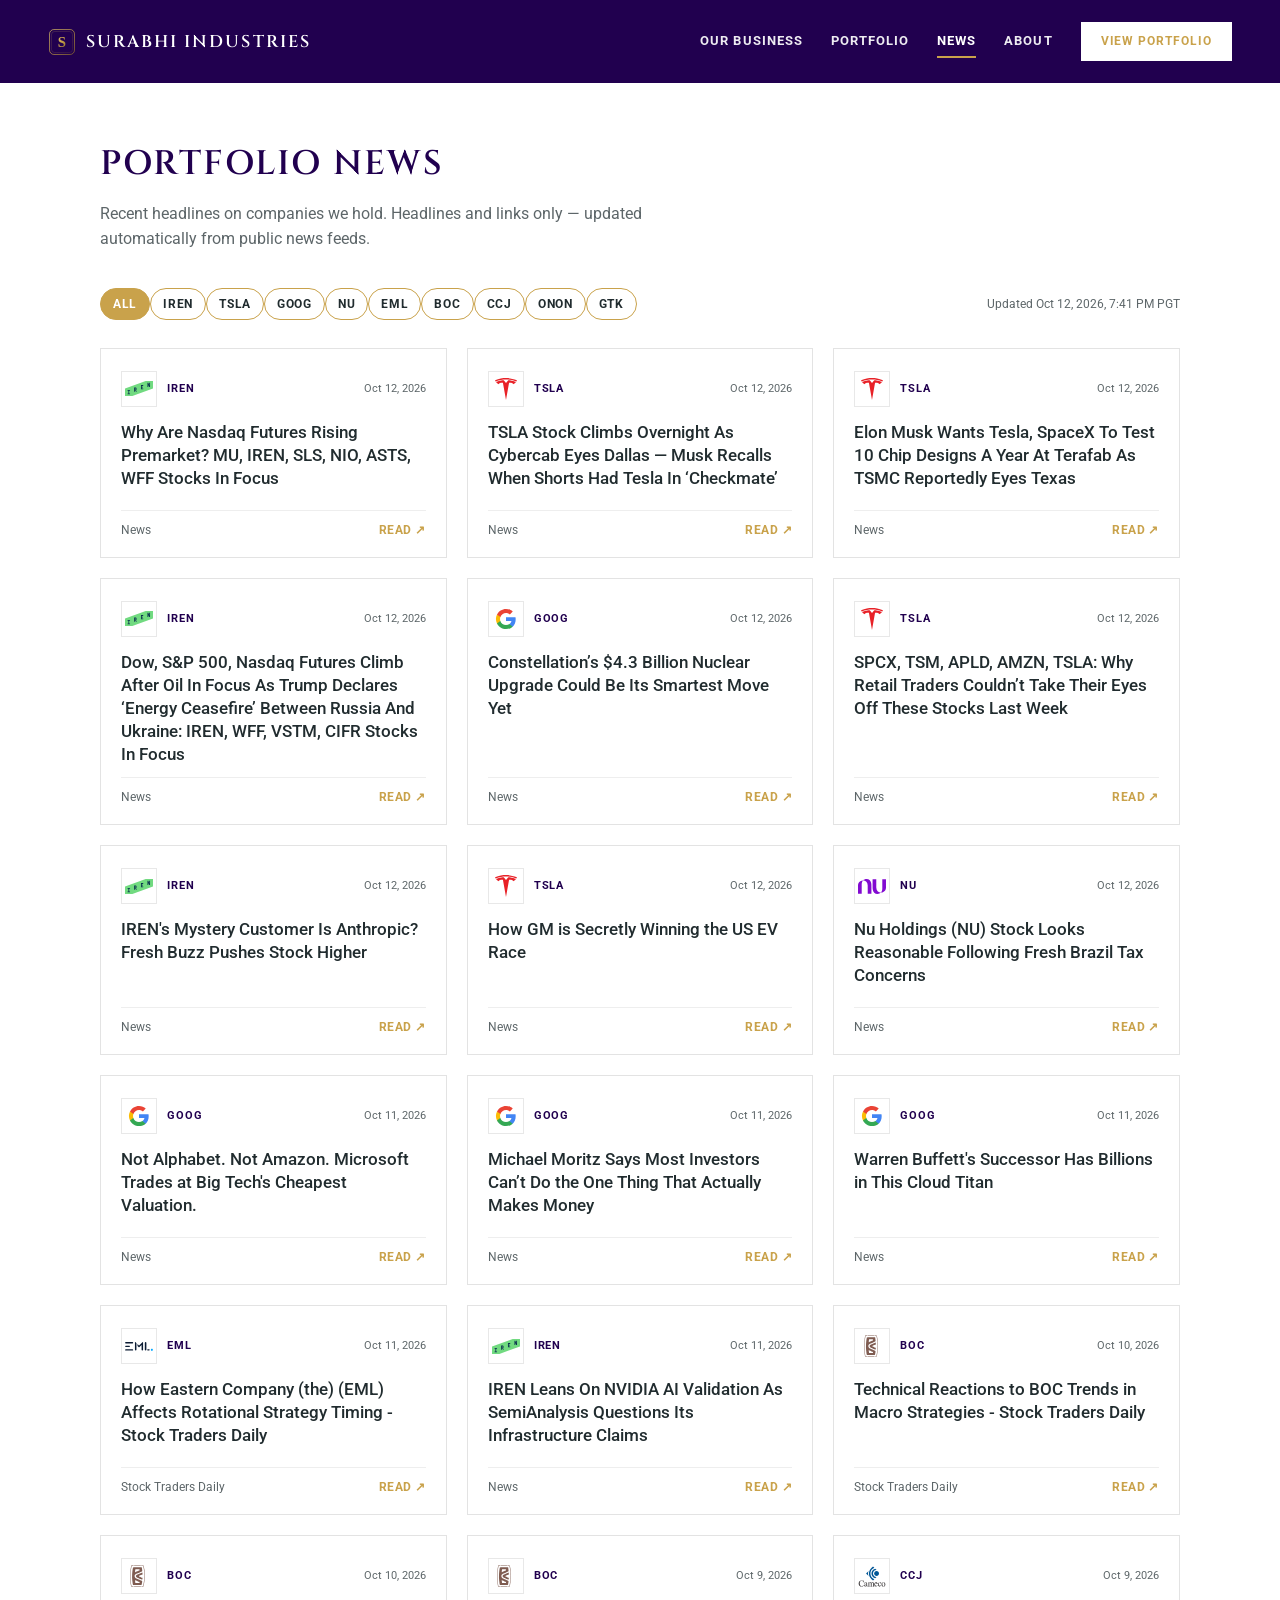
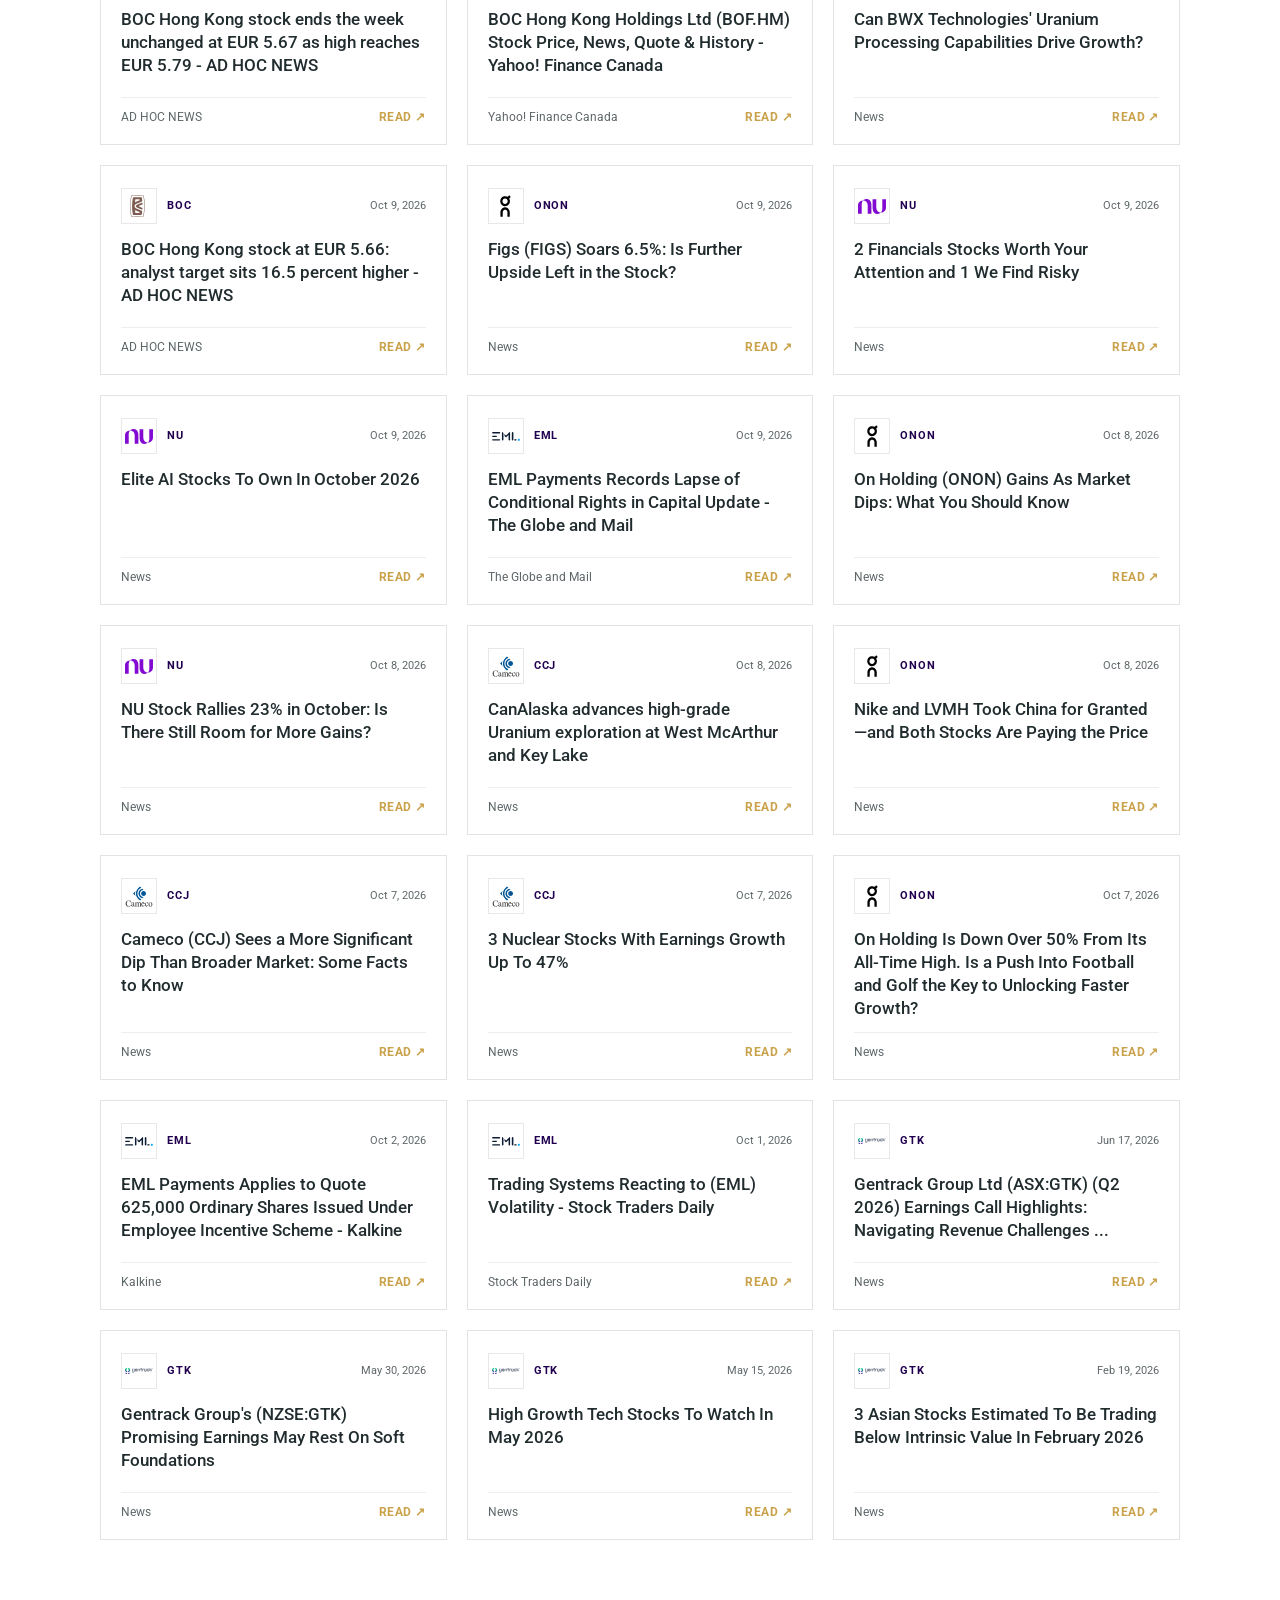
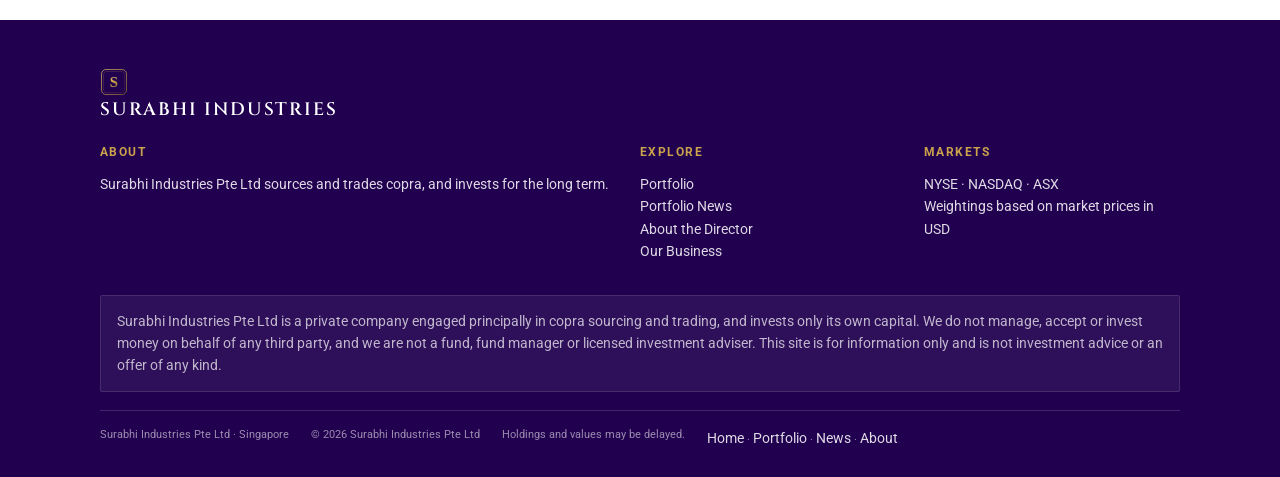
==== commit 780d1176: "Add About page (Director bio); About link in nav and footer on all pages" ====
--- a/news.html
+++ b/news.html
@@ -14,7 +14,7 @@
   <link rel="preconnect" href="https://fonts.googleapis.com" />
   <link rel="preconnect" href="https://fonts.gstatic.com" crossorigin />
   <link href="https://fonts.googleapis.com/css2?family=Cinzel:wght@600&amp;family=Roboto:ital,wght@0,400;0,500;0,700;1,400&amp;display=swap" rel="stylesheet" />
-  <link rel="stylesheet" href="home.css?v=20261011-4" />
+  <link rel="stylesheet" href="home.css?v=20261012-1" />
 </head>
 <body class="news-page">
 
@@ -24,6 +24,7 @@
       <a href="index.html#business">Our Business</a>
       <a href="portfolio.html">Portfolio</a>
       <a class="on" href="news.html" aria-current="page">News</a>
+      <a href="about.html">About</a>
       <a class="btn-nav" href="portfolio.html">View Portfolio</a>
     </nav>
   </header>
@@ -56,6 +57,7 @@
           <h4>Explore</h4>
           <p><a href="portfolio.html">Portfolio</a></p>
           <p><a href="news.html">Portfolio News</a></p>
+          <p><a href="about.html">About the Director</a></p>
           <p><a href="index.html#business">Our Business</a></p>
         </div>
         <div>
@@ -69,7 +71,7 @@
         <span>Surabhi Industries Pte Ltd · Singapore</span>
         <span>© 2026 Surabhi Industries Pte Ltd</span>
         <span>Holdings and values may be delayed.</span>
-        <span><a href="index.html">Home</a> · <a href="portfolio.html">Portfolio</a> · <a href="news.html">News</a></span>
+        <span><a href="index.html">Home</a> · <a href="portfolio.html">Portfolio</a> · <a href="news.html">News</a> · <a href="about.html">About</a></span>
       </div>
     </div>
   </footer>
--- a/home.css
+++ b/home.css
@@ -300,3 +300,27 @@
   border-color:rgba(255,255,255,.12);margin-top:8px;
 }
 .inv-disclosure{margin:28px 0 0}
+
+/* —— about page —— */
+.about-page main .section{padding:64px 24px 96px}
+.about-kicker{font-size:12px;font-weight:700;letter-spacing:.14em;text-transform:uppercase;color:var(--gold);margin-bottom:28px}
+.about-grid{display:grid;grid-template-columns:200px 1fr;gap:56px;align-items:start}
+.about-mono{width:200px;height:200px;border:1px solid var(--gold);display:flex;align-items:center;justify-content:center;
+  background:linear-gradient(160deg,#faf7ef 0%,#fff 70%);position:relative}
+.about-mono::after{content:"";position:absolute;inset:8px;border:1px solid rgba(201,162,75,.35)}
+.about-mono span{font-family:var(--serif);font-weight:600;font-size:64px;letter-spacing:.08em;color:var(--gold)}
+.about-body .page-title{margin-bottom:14px}
+.about-rule{display:block;width:56px;height:2px;background:var(--gold);margin-bottom:26px}
+.about-body p{color:var(--ink);font-size:16.5px;line-height:1.7;max-width:64ch;margin-bottom:18px}
+.about-facts{list-style:none;display:grid;grid-template-columns:repeat(4,1fr);gap:0;margin-top:36px;border-top:1px solid var(--line);border-bottom:1px solid var(--line)}
+.about-facts li{padding:18px 16px 18px 0;font-size:15px;color:var(--purple);font-weight:500}
+.about-facts li+li{padding-left:16px;border-left:1px solid var(--line)}
+.about-facts li span{display:block;font-size:11px;font-weight:700;letter-spacing:.1em;text-transform:uppercase;color:var(--muted);margin-bottom:6px}
+@media (max-width:900px){
+  .about-grid{grid-template-columns:1fr;gap:28px}
+  .about-mono{width:120px;height:120px}
+  .about-mono span{font-size:40px}
+  .about-facts{grid-template-columns:1fr 1fr}
+  .about-facts li:nth-child(3){padding-left:0;border-left:0}
+  .about-facts li:nth-child(n+3){border-top:1px solid var(--line)}
+}
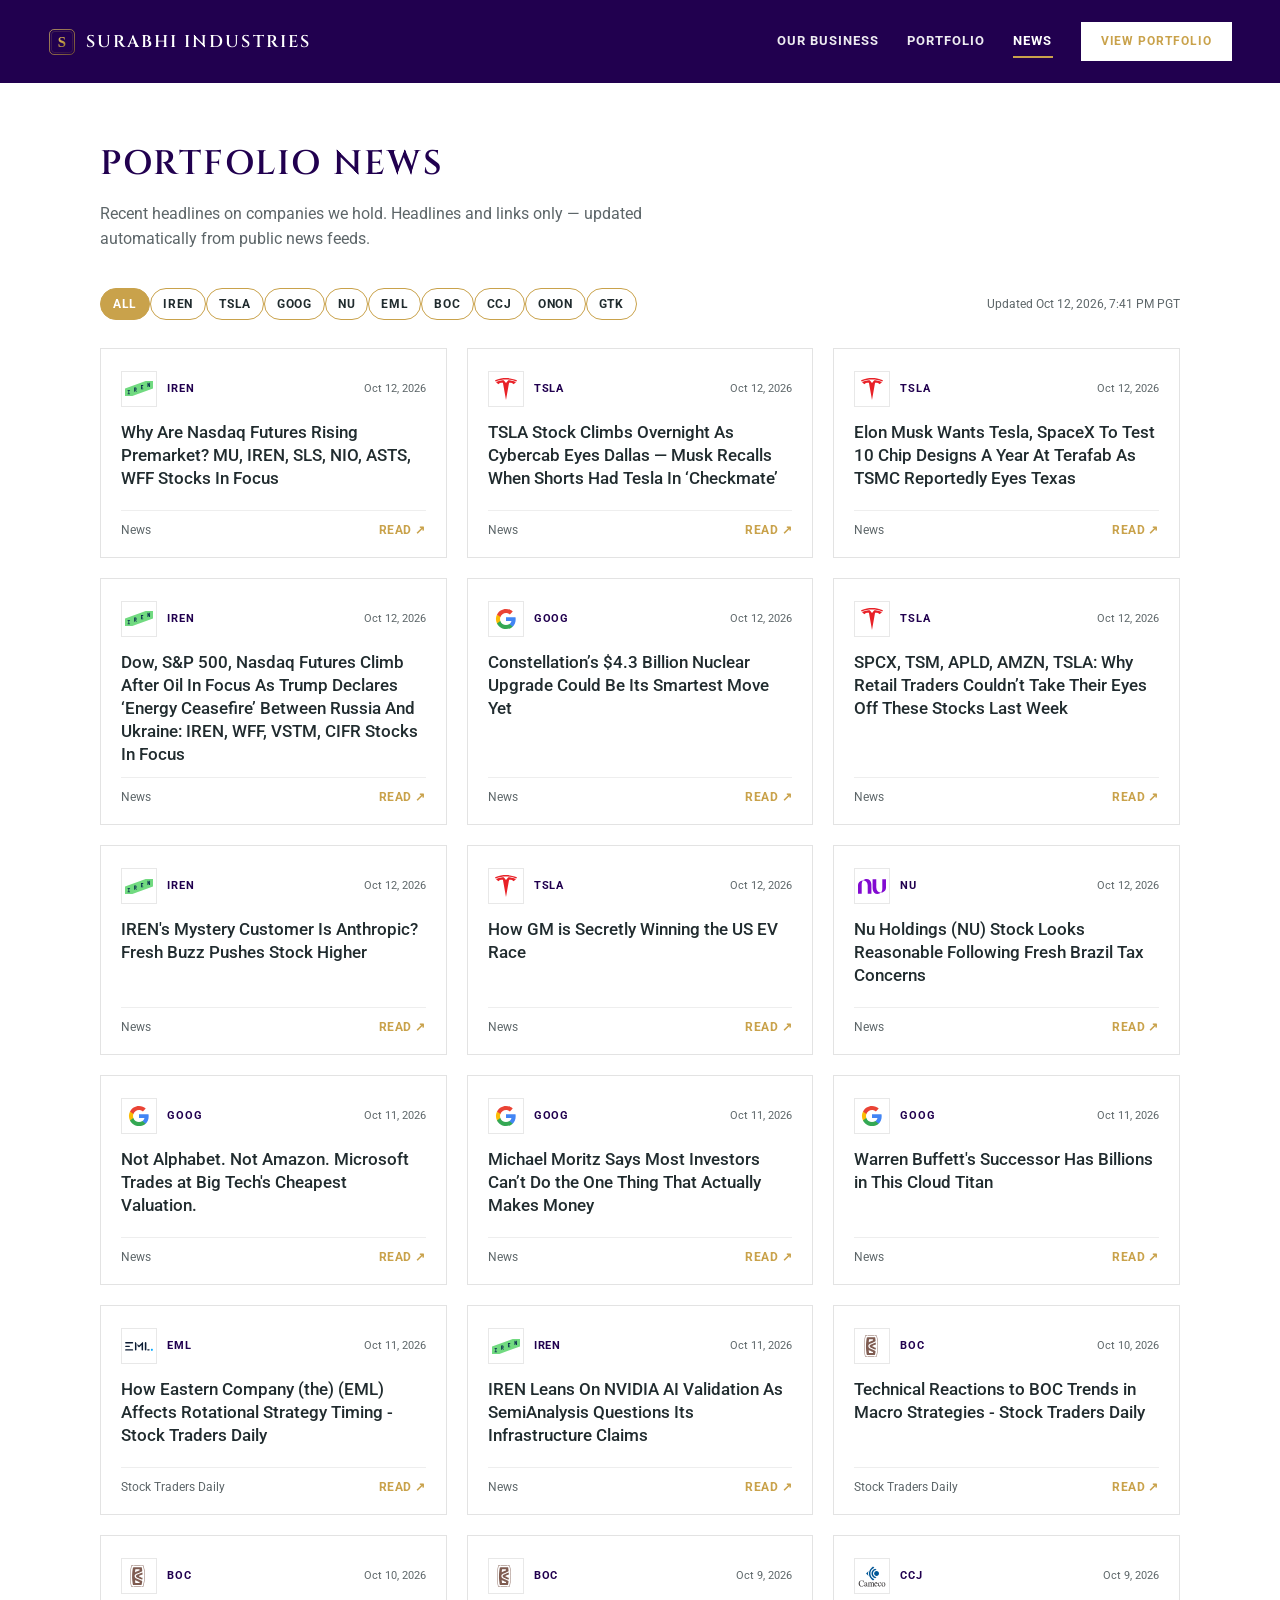
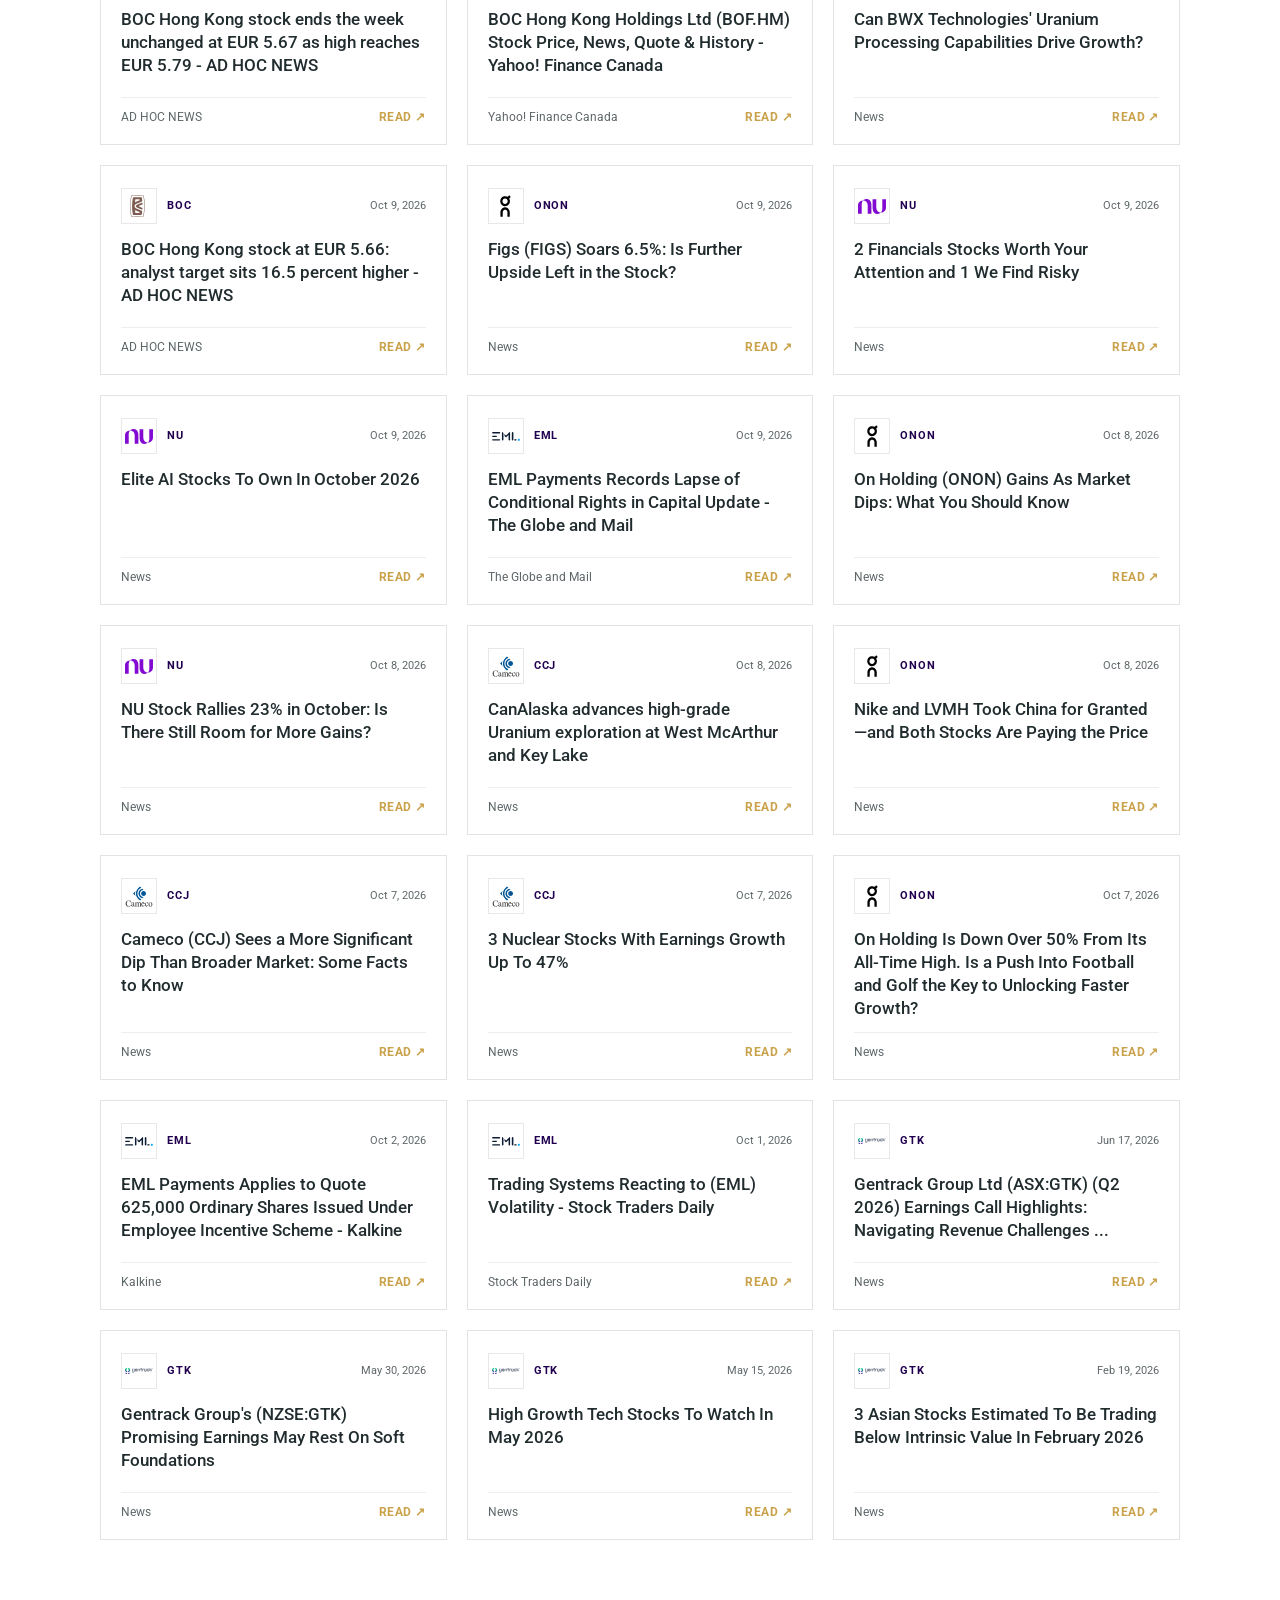
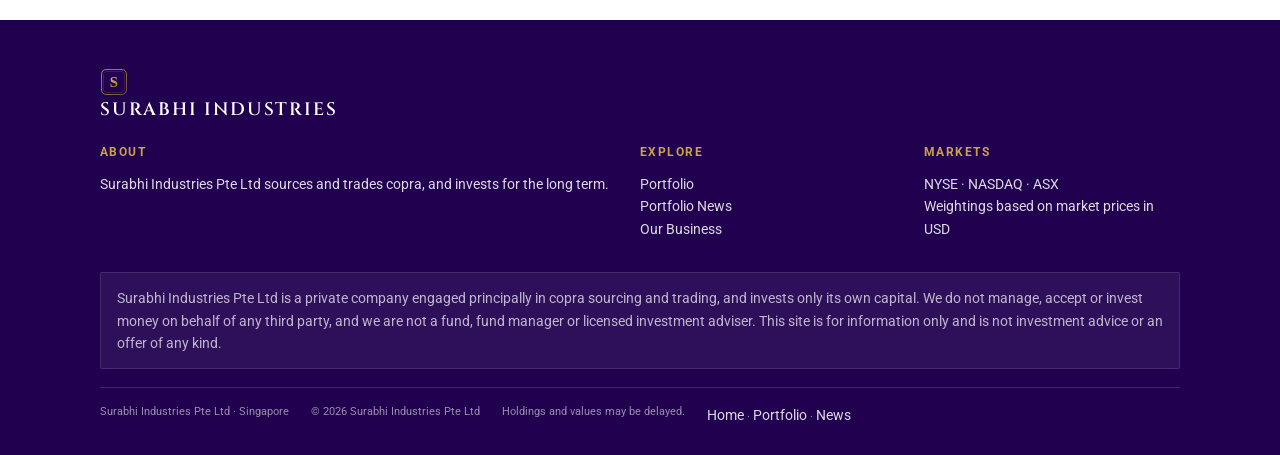
==== commit c88b959a: "Revert "Add About page (Director bio); About link in nav and footer on all pages" This reverts commi" ====
--- a/news.html
+++ b/news.html
@@ -14,7 +14,7 @@
   <link rel="preconnect" href="https://fonts.googleapis.com" />
   <link rel="preconnect" href="https://fonts.gstatic.com" crossorigin />
   <link href="https://fonts.googleapis.com/css2?family=Cinzel:wght@600&amp;family=Roboto:ital,wght@0,400;0,500;0,700;1,400&amp;display=swap" rel="stylesheet" />
-  <link rel="stylesheet" href="home.css?v=20261012-1" />
+  <link rel="stylesheet" href="home.css?v=20261011-4" />
 </head>
 <body class="news-page">
 
@@ -24,7 +24,6 @@
       <a href="index.html#business">Our Business</a>
       <a href="portfolio.html">Portfolio</a>
       <a class="on" href="news.html" aria-current="page">News</a>
-      <a href="about.html">About</a>
       <a class="btn-nav" href="portfolio.html">View Portfolio</a>
     </nav>
   </header>
@@ -57,7 +56,6 @@
           <h4>Explore</h4>
           <p><a href="portfolio.html">Portfolio</a></p>
           <p><a href="news.html">Portfolio News</a></p>
-          <p><a href="about.html">About the Director</a></p>
           <p><a href="index.html#business">Our Business</a></p>
         </div>
         <div>
@@ -71,7 +69,7 @@
         <span>Surabhi Industries Pte Ltd · Singapore</span>
         <span>© 2026 Surabhi Industries Pte Ltd</span>
         <span>Holdings and values may be delayed.</span>
-        <span><a href="index.html">Home</a> · <a href="portfolio.html">Portfolio</a> · <a href="news.html">News</a> · <a href="about.html">About</a></span>
+        <span><a href="index.html">Home</a> · <a href="portfolio.html">Portfolio</a> · <a href="news.html">News</a></span>
       </div>
     </div>
   </footer>
--- a/home.css
+++ b/home.css
@@ -300,27 +300,3 @@
   border-color:rgba(255,255,255,.12);margin-top:8px;
 }
 .inv-disclosure{margin:28px 0 0}
-
-/* —— about page —— */
-.about-page main .section{padding:64px 24px 96px}
-.about-kicker{font-size:12px;font-weight:700;letter-spacing:.14em;text-transform:uppercase;color:var(--gold);margin-bottom:28px}
-.about-grid{display:grid;grid-template-columns:200px 1fr;gap:56px;align-items:start}
-.about-mono{width:200px;height:200px;border:1px solid var(--gold);display:flex;align-items:center;justify-content:center;
-  background:linear-gradient(160deg,#faf7ef 0%,#fff 70%);position:relative}
-.about-mono::after{content:"";position:absolute;inset:8px;border:1px solid rgba(201,162,75,.35)}
-.about-mono span{font-family:var(--serif);font-weight:600;font-size:64px;letter-spacing:.08em;color:var(--gold)}
-.about-body .page-title{margin-bottom:14px}
-.about-rule{display:block;width:56px;height:2px;background:var(--gold);margin-bottom:26px}
-.about-body p{color:var(--ink);font-size:16.5px;line-height:1.7;max-width:64ch;margin-bottom:18px}
-.about-facts{list-style:none;display:grid;grid-template-columns:repeat(4,1fr);gap:0;margin-top:36px;border-top:1px solid var(--line);border-bottom:1px solid var(--line)}
-.about-facts li{padding:18px 16px 18px 0;font-size:15px;color:var(--purple);font-weight:500}
-.about-facts li+li{padding-left:16px;border-left:1px solid var(--line)}
-.about-facts li span{display:block;font-size:11px;font-weight:700;letter-spacing:.1em;text-transform:uppercase;color:var(--muted);margin-bottom:6px}
-@media (max-width:900px){
-  .about-grid{grid-template-columns:1fr;gap:28px}
-  .about-mono{width:120px;height:120px}
-  .about-mono span{font-size:40px}
-  .about-facts{grid-template-columns:1fr 1fr}
-  .about-facts li:nth-child(3){padding-left:0;border-left:0}
-  .about-facts li:nth-child(n+3){border-top:1px solid var(--line)}
-}
